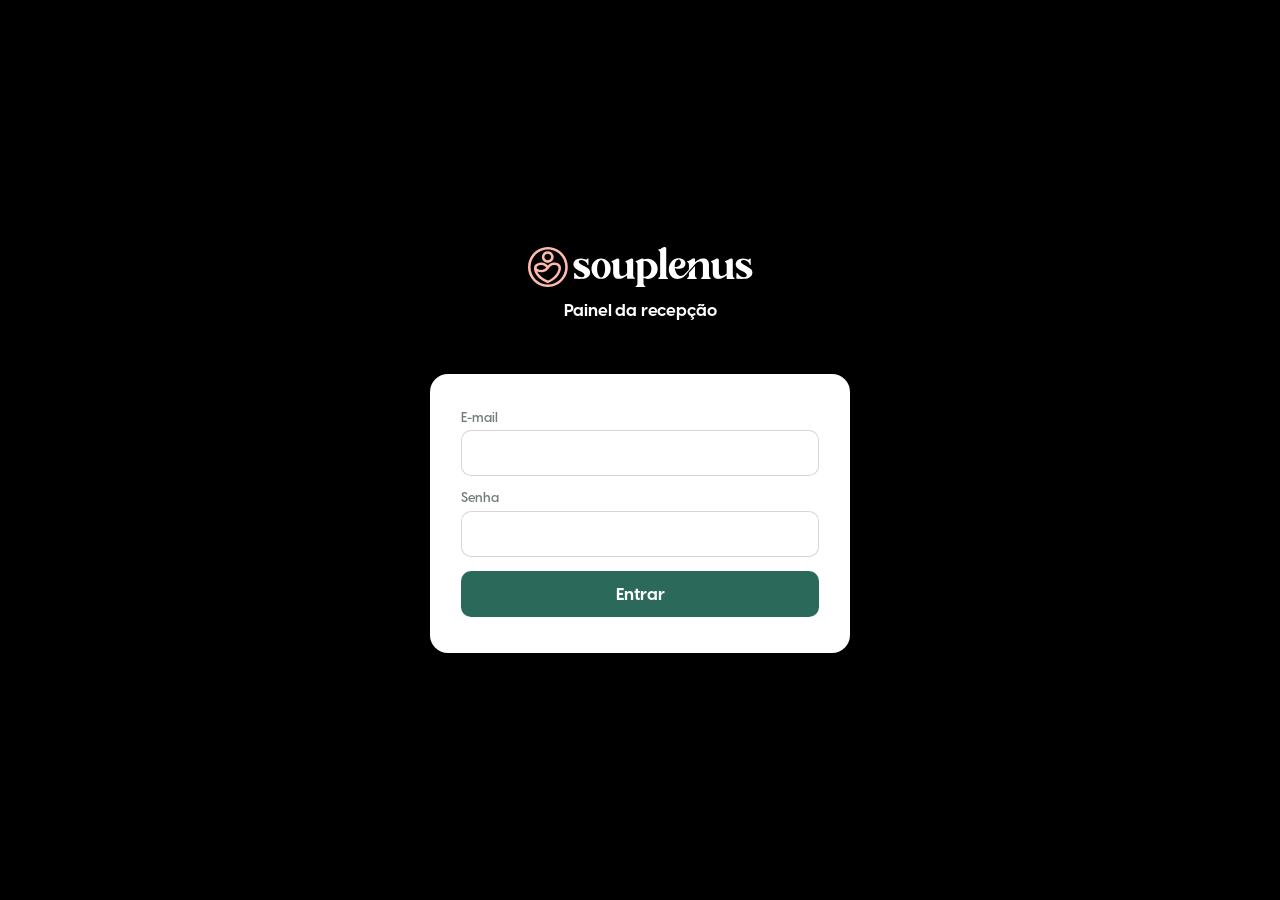
==== display/index.html @ f31742a3 "feat(display): salas passam para o cabeçalho, ao lado do relógio - logo só com o ícone (viewBox reco" ====
<!doctype html>
<html lang="pt-BR">
<head>
  <meta charset="utf-8">
  <meta name="viewport" content="width=device-width, initial-scale=1">
  <title>Agendamentos de hoje · SouPlenus</title>
  <link rel="stylesheet" href="style.css?v=129">
</head>
<body>
  <div class="app">
    <!-- ícone, relógio e data à esquerda; no que sobra, a faixa de salas -->
    <header class="header">
      <img class="logo" src="assets/logo-display-icon.svg" alt="SouPlenus">
      <div id="clock">--:--</div>
      <div id="date"></div>
      <div id="status" class="status" hidden></div>

      <!-- quem está em cada sala AGORA -->
      <section class="rooms">
        <div id="rooms"></div>
      </section>
    </header>

    <main class="main">
      <!-- lista rolando: só o que ainda vai começar -->
      <section class="agenda">
        <div class="agenda__scroll" id="list"></div>
      </section>
    </main>
  </div>

  <!-- pedido de acesso: aparece só quando o dispositivo ainda não foi configurado -->
  <div class="login" id="login" hidden>
    <div class="login__head">
      <img class="login__logo" src="assets/logo-display.svg" alt="SouPlenus">
      <div class="login__title">Painel da recepção</div>
    </div>

    <form class="login__box" id="login-form">
      <label class="login__field">
        <span>E-mail</span>
        <input type="email" id="login-email" autocomplete="username" required>
      </label>

      <label class="login__field">
        <span>Senha</span>
        <input type="password" id="login-password" autocomplete="current-password" required>
      </label>

      <div class="login__error" id="login-error" hidden></div>
      <button class="login__submit" type="submit" id="login-submit">Entrar</button>
    </form>
  </div>

  <!-- credenciais locais, fora do Git; ausente em produção (404 esperado) -->
  <script src="config.local.js" onerror="void 0"></script>
  <script src="config.js?v=129"></script>
  <script src="mock.js?v=129"></script>
  <script src="app.js?v=129"></script>
</body>
</html>
---- display/style.css ----
/* ============================================================
   Painel de Salas — tema institucional SouPlenus
   Paleta e tipografia herdadas do hero (mockups/static).
   ============================================================ */

@font-face { font-family: 'Visby CF'; src: url('assets/fonts/VisbyCF-Light.otf')     format('opentype'); font-weight: 300; font-style: normal; font-display: swap; }
@font-face { font-family: 'Visby CF'; src: url('assets/fonts/VisbyCF-Medium.otf')    format('opentype'); font-weight: 500; font-style: normal; font-display: swap; }
@font-face { font-family: 'Visby CF'; src: url('assets/fonts/VisbyCF-DemiBold.otf')  format('opentype'); font-weight: 600; font-style: normal; font-display: swap; }
@font-face { font-family: 'Visby CF'; src: url('assets/fonts/VisbyCF-Bold.otf')      format('opentype'); font-weight: 700; font-style: normal; font-display: swap; }
@font-face { font-family: 'Visby CF'; src: url('assets/fonts/VisbyCF-ExtraBold.otf') format('opentype'); font-weight: 800; font-style: normal; font-display: swap; }
@font-face { font-family: 'Visby CF'; src: url('assets/fonts/VisbyCF-Heavy.otf')     format('opentype'); font-weight: 900; font-style: normal; font-display: swap; }

:root {
  --green: #2b695b;
  --green-deep: #1f5044;
  --green-soft: #357a69;
  --peach: #ffbbaa;
  --accent-deep: #f4a085;
  --ink: #16241f;

  /* fundo do painel: preto sólido (cabeçalho, lista e faixa de salas) */
  --bg: #000;
  /* estado das salas: tons claros, para lerem sobre o preto */
  --livre: #2fd97b;
  --ocupada: #ff6b6b;

  /* superfícies sobre o verde */
  --surface: rgba(255, 255, 255, .07);
  --surface-2: rgba(255, 255, 255, .12);
  --line: rgba(255, 255, 255, .14);
  --muted: rgba(255, 255, 255, .62);

  --radius: 20px;
}

* { box-sizing: border-box; margin: 0; padding: 0; }

html, body { height: 100%; overflow: hidden; }

body {
  background: var(--bg);
  color: #fff;
  font-family: 'Visby CF', 'Segoe UI', system-ui, -apple-system, sans-serif;
  font-size: 16px;
  font-weight: 500;
  -webkit-font-smoothing: antialiased;
}

/* ------------------------------------------------------------- estrutura */

/* Layout em coluna, sem posicionamento absoluto: a TV (Chrome antigo do
   Android) não entende `inset`, e a faixa de salas acabava empurrada para
   fora da tela. Em fluxo normal o cabeçalho e as salas sempre aparecem. */
.app {
  height: 100vh;
  display: flex;
  flex-direction: column;
  /* sem respiro embaixo: a lista vai até a borda da tela */
  padding: 2.2vh 2.6vw 0;
  overflow: hidden;
}

.header { flex: 0 0 auto; }

.main {
  flex: 1 1 auto;
  /* sem isto o conteúdo da lista impede o flex de encolher */
  min-height: 0;
  display: flex;
  flex-direction: column;
}

.header {
  /* ícone, relógio e data à esquerda; a faixa de salas ocupa o que sobra */
  display: flex;
  align-items: center;
}

/* altura casada com a dos dígitos do relógio (menor que o corpo da fonte) */
.logo {
  height: clamp(30px, 3.2vw, 60px);
  width: auto;
  display: block;
  /* margem no lugar de `gap`: flex gap não existe no Chrome antigo da TV */
  margin-right: .6vw;
}

/* o cabeçalho não pode espremer o relógio nem a data: quem cede espaço para
   a faixa de salas é a própria faixa */
#clock,
#date,
.logo { flex: 0 0 auto; }

#date { margin: 0 2.4vw 0 1.2vw; }

#clock {
  font-size: clamp(40px, 4.4vw, 82px);
  font-weight: 700;
  color: #fff;
  line-height: 1;
  letter-spacing: -.03em;
}

#date {
  color: #fff;
  font-weight: 600;
  letter-spacing: .01em;
  text-align: left;
}

/* as duas linhas somam 4.4vw, exatamente a altura do #clock ao lado */
.date__weekday,
.date__day {
  display: block;
  line-height: 1;
  white-space: nowrap;
}

.date__weekday {
  font-size: clamp(17px, 1.7vw, 32px);
  color: #9e9e9e;
}

.date__day {
  font-size: clamp(24px, 2.4vw, 44px);
}

.status {
  font-size: clamp(14px, 1.2vw, 22px);
  color: var(--muted);
  font-weight: 500;
  margin-right: 1.2vw;
}

.status[hidden] { display: none; }

/* ------------------------------------------------- agenda (sem moldura) */

.agenda {
  flex: 1 1 auto;
  min-height: 0;
  display: block;
}

/* rolagem sem máscara: cabeçalho e faixa de salas em cor sólida */
.agenda__scroll {
  overflow-y: auto;
  height: 100%;
  min-height: 0;
  /* o recuo lateral existe só para o anel do card--now não ser cortado pelo
     overflow; a margem negativa devolve o alinhamento com o cabeçalho.
     Sem recuo no topo: o separador de hora gruda na borda do scroll. */
  padding: 0 .45vw;
  margin: 0 -.45vw;
  scrollbar-width: none;
}

.agenda__scroll::-webkit-scrollbar { display: none; }


/* --------------------------------------------------------- separador hora */

/* A divisória de cada bloco fica "presa" no topo da lista enquanto os cards
   dele passam por baixo, e é empurrada para fora pela divisória do bloco
   seguinte. O deslocamento é feito em JS com `top` — e não com
   `position: sticky`, que costuma falhar no Chrome antigo das TVs Android.
   O fundo e o z-index existem para os cards passarem por baixo dela. */
.slot {
  position: relative;
  z-index: 1;
  background: var(--bg);
  display: flex;
  align-items: center;
  padding: 1.1vh 0;
  /* título, tempo restante e faixa de horário em rosa; só a linha fica cinza */
  color: var(--peach);
}

/* direita: faixa de horário */
.slot__hour {
  font-size: clamp(32px, 3vw, 60px);
  font-weight: 700;
  letter-spacing: -.03em;
  line-height: 1.1;
  white-space: nowrap;
}

.slot__hour span { margin: 0 .18em; }

/* a linha ocupa o vão entre o título e a faixa de horário, na mesma
   espessura do contorno dos cards de sala */
.slot__line {
  flex: 1 1 0;
  min-width: 0;
  height: 3px;
  background: var(--peach);
  opacity: .5;
  margin: 0 1vw;
}

/* esquerda: "Próximos agendamentos" / "Acontecendo agora" */
.slot__rel {
  display: flex;
  align-items: center;
  font-size: clamp(27px, 2.4vw, 48px);
  font-weight: 600;
  letter-spacing: .01em;
  line-height: 1.1;
  white-space: nowrap;
}

/* nenhuma sala em uso: a faixa sai da tela */
.rooms[hidden] { display: none; }

/* Presa no topo, a divisória ganha um respiro embaixo: uma faixa da cor do
   fundo, desenhada por fora da caixa (não muda a altura nem empurra o
   conteúdo), que faz os itens sumirem um pouco antes de encostar nela.
   Baixa de propósito: mais que isso encobria o traço do primeiro item. */
.slot--pinned::after {
  content: '';
  position: absolute;
  left: 0;
  right: 0;
  top: 100%;
  height: .5vh;
  background: var(--bg);
}

/* cada horário é um bloco; o respiro entre eles vem do padding do .grid */
.slot-group { display: flow-root; }

/* ---------------------------------------------------------------- cards */

/* faixa duplicada pelo auto-scroll (loop infinito) */
.loop { display: flow-root; }

/* cards empilhados, um abaixo do outro. O padding inferior é o respiro até a
   próxima divisória — fica aqui, e não na divisória, para a troca de horário
   no topo acontecer sem vão. */
.grid {
  display: grid;
  grid-template-columns: 1fr;
  align-items: stretch;
  /* mesmo respiro dos dois lados da divisória: abaixo dela (padding-top) e
     até a divisória do horário seguinte (padding-bottom) */
  padding: 2.6vh 0;
}

.card {
  /* profissional na esquerda, sala e horário na direita, ligados pelo traço
     do meio. Sem recuo lateral, o horário alinha com o da divisória. */
  display: flex;
  align-items: center;
  padding: 1.7vh 0;
}

/* o traço ocupa o vão entre o nome e a sala, na mesma espessura do contorno
   dos cards de sala */
.card__line {
  flex: 1 1 0;
  min-width: 0;
  height: 3px;
  background: #fff;
  opacity: .5;
  margin: 0 1.2vw;
}

.card__name {
  /* encolhe com reticências em vez de empurrar a sala ou quebrar em duas
     linhas */
  min-width: 0;
  flex: 0 1 auto;
  text-align: left;
  /* maior que o horário e a sala: é a informação que se lê de longe */
  font-size: clamp(32px, 3vw, 60px);
  font-weight: 700;
  color: #fff;
  line-height: 1.15;
  letter-spacing: -.015em;
  /* uma linha só: na TV o nome quebrava em duas e desalinhava a lista */
  white-space: nowrap;
  overflow: hidden;
  text-overflow: ellipsis;
}


/* ponta direita: a sala; o horário do bloco já está na divisória */
.card__room {
  font-size: clamp(28px, 2.4vw, 48px);
  font-weight: 800;
  color: #fff;
  text-transform: uppercase;
  letter-spacing: .04em;
  line-height: 1.1;
  text-align: center;
  white-space: nowrap;
}

/* --------------------------------------------------------- coluna salas */

.rooms {
  /* ocupa o espaço que sobra no cabeçalho */
  flex: 1 1 auto;
  min-width: 0;
  display: flex;
  /* respiro dos dois lados: acima separa do cabeçalho; abaixo, da divisória
     dos próximos agendamentos */
  padding: 0;
  /* janela do rodízio: corta exatamente nas bordas da faixa. Não precisa de
     folga: o que encosta na borda esquerda é o traço da sala, não o texto. */
  overflow: hidden;
}

/* faixa do rodízio: três salas por tela, andando de uma em uma. O passo é
   um translate com transição — sem rolagem contínua, para o nome ficar
   parado e legível entre um passo e outro. */
#rooms {
  display: flex;
  flex-direction: row;
  flex-wrap: nowrap;
  flex: 1 1 auto;
  min-width: 0;
  padding: 3px 0;
}

.room {
  /* sem caixa: cada sala é aberta por um traço vertical na sua borda
     esquerda — inclusive a primeira, que fica alinhada com a margem do
     painel. O recuo à esquerda é o respiro entre o traço e o texto. */
  position: relative;
  background: none;
  border: none;
  padding: .6vh 0 .6vh 1vw;
  /* no máximo duas por tela; com uma sala só, ela ocupa a faixa inteira (a
     largura final vem do JS, pela quantidade) */
  flex: 0 0 auto;
  width: calc(100% / 2);
  display: flex;
  flex-direction: column;
  /* sala e horário em cima, profissional embaixo */
  justify-content: flex-start;
}

/* linha de cima: sala e, logo ao lado, o ponto de estado */
.room__top {
  display: flex;
  align-items: center;
  justify-content: flex-start;
  /* margem no lugar de `gap`: flex gap não existe no Chrome antigo da TV */
  margin-bottom: .6vh;
}

/* traço vertical na abertura de cada sala: cobre só a altura do texto (o
   recuo do card fica de fora) e usa a cor do estado daquela sala */
.room::before {
  content: '';
  position: absolute;
  top: .6vh;
  bottom: .6vh;
  left: 0;
  width: 3px;
  background: var(--ocupada);
}

.room--free::before { background: var(--livre); }

/* estado da sala: vermelho ocupada, verde livre — vale para o ponto e para o
   nome da sala, que andam sempre na mesma cor */
.room__dot {
  flex: 0 0 auto;
  width: .5em;
  height: .5em;
  margin-left: .4em;
  border-radius: 50%;
  background: var(--ocupada);
  font-size: clamp(26px, 2.2vw, 44px);
}

.room--free .room__dot { background: var(--livre); }

.room--free .room__title { color: var(--livre); }

.room__title {
  font-size: clamp(20px, 1.75vw, 35px);
  font-weight: 800;
  color: var(--ocupada);
  text-transform: uppercase;
  letter-spacing: .04em;
  /* uma linha só: "Sala Plenus" quebrava em duas e desalinhava o tile */
  white-space: nowrap;
}



.room__name {
  font-size: clamp(26px, 2.45vw, 49px);
  font-weight: 700;
  color: #fff;
  line-height: 1.2;
  letter-spacing: -.01em;
  /* uma linha só: nomes longos deslizam na horizontal (.room__name--marquee) */
  white-space: nowrap;
  overflow: hidden;
}

.room__name > span { display: inline-block; }

.room__name--marquee > span {
  animation: room-marquee 7s ease-in-out infinite;
}

@keyframes room-marquee {
  0%, 10%   { transform: translateX(0); }
  50%, 60%  { transform: translateX(var(--shift)); }
  100%      { transform: translateX(0); }
}

/* ---------------------------------------------------------------- vazio */

.empty {
  text-align: center;
  padding: 12vh 0;
}

.empty__title {
  font-size: clamp(40px, 4vw, 76px);
  font-weight: 600;
  color: #fff;
  letter-spacing: -.02em;
}

.empty__sub {
  font-size: clamp(24px, 2vw, 38px);
  color: var(--muted);
  margin-top: 1.2vh;
}

/* telas menores / portrait */
/* ---------------------------------------------------------------- login */

.login {
  position: fixed;
  /* lados explícitos: `inset` não existe no Chrome antigo da TV */
  top: 0; right: 0; bottom: 0; left: 0;
  z-index: 10;
  display: flex;
  flex-direction: column;
  align-items: center;
  justify-content: center;
  gap: 6vh;
  background: var(--bg);
  padding: 4vh 4vw;
}

/* logo e título ficam sobre o fundo verde, acima do card */
.login__head {
  display: flex;
  flex-direction: column;
  align-items: center;
  gap: 1.4vh;
}

.login[hidden] { display: none; }

.login__box {
  width: min(420px, 90vw);
  background: #fff;
  border-radius: 18px;
  padding: 4vh 2.4vw;
  display: flex;
  flex-direction: column;
  gap: 1.6vh;
  box-shadow: 0 18px 50px rgba(0, 0, 0, .22);
}

.login__logo { height: 40px; }

.login__title {
  font-size: 17px;
  font-weight: 700;
  color: #fff;
  text-align: center;
  letter-spacing: -.01em;
}

.login__field {
  display: flex;
  flex-direction: column;
  gap: .6vh;
  font-size: 13px;
  font-weight: 600;
  color: rgba(22, 36, 31, .6);
}

.login__field input {
  font-family: inherit;
  font-size: 17px;
  font-weight: 500;
  color: var(--green-deep);
  padding: 12px 14px;
  border: 1px solid rgba(22, 36, 31, .18);
  border-radius: 10px;
  background: #fff;
}

.login__field input:focus {
  outline: none;
  border-color: var(--peach);
  box-shadow: 0 0 0 3px rgba(255, 187, 170, .35);
}

.login__error {
  font-size: 14px;
  font-weight: 600;
  color: #c2410c;
  text-align: center;
}

.login__error[hidden] { display: none; }

.login__submit {
  font-family: inherit;
  font-size: 17px;
  font-weight: 700;
  color: #fff;
  background: var(--green);
  border: none;
  border-radius: 10px;
  padding: 13px;
  cursor: pointer;
}

.login__submit:disabled { opacity: .6; cursor: default; }
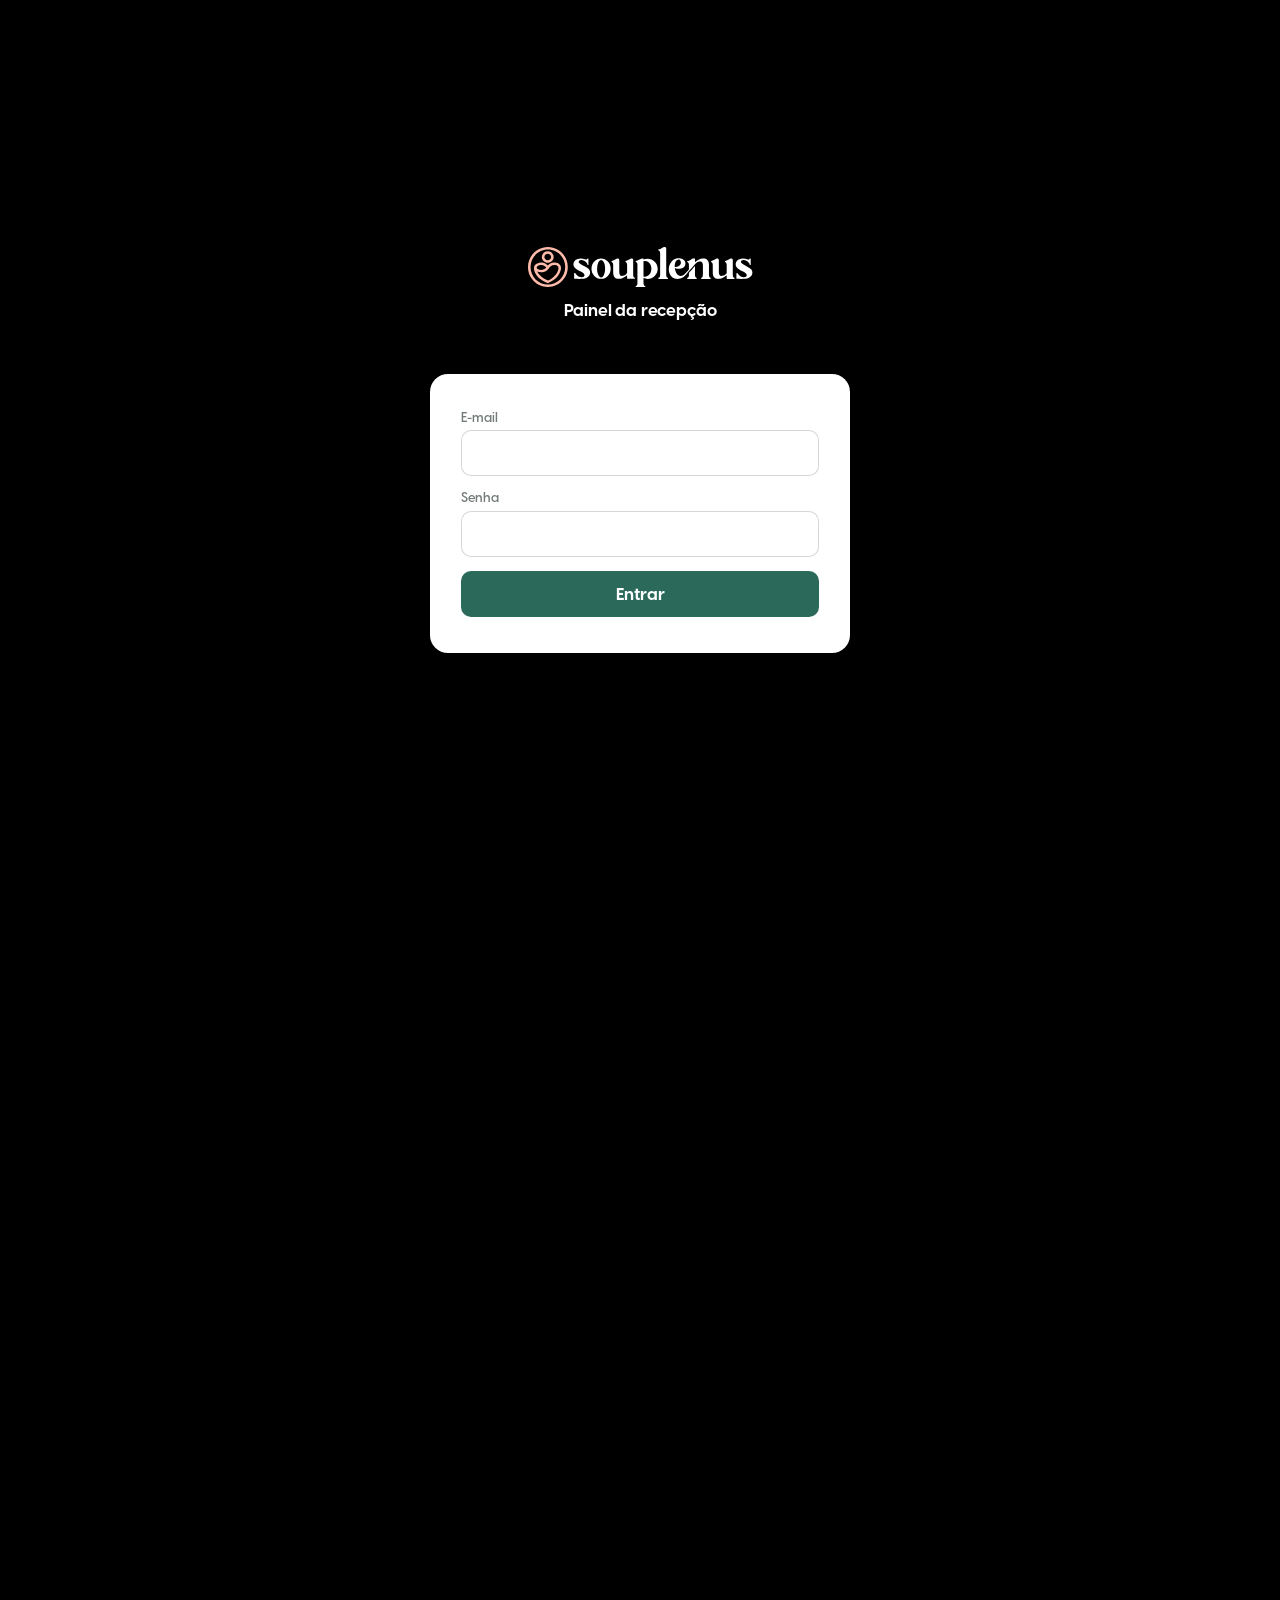
==== commit 4e7d139d: "feat(display): música de fundo em player abaixo da tela O painel continua ocupando 100vh e o player " ====
--- a/display/index.html
+++ b/display/index.html
@@ -4,24 +4,32 @@
   <meta charset="utf-8">
   <meta name="viewport" content="width=device-width, initial-scale=1">
   <title>Agendamentos de hoje · SouPlenus</title>
-  <link rel="stylesheet" href="style.css?v=129">
+  <link rel="stylesheet" href="style.css?v=156">
 </head>
 <body>
   <div class="app">
-    <!-- ícone, relógio e data à esquerda; no que sobra, a faixa de salas -->
+    <!-- ícone à esquerda, relógio e data à direita e, no meio, as salas -->
     <header class="header">
       <img class="logo" src="assets/logo-display-icon.svg" alt="SouPlenus">
-      <div id="clock">--:--</div>
-      <div id="date"></div>
-      <div id="status" class="status" hidden></div>
 
       <!-- quem está em cada sala AGORA -->
       <section class="rooms">
         <div id="rooms"></div>
       </section>
+
+      <div class="header__right">
+        <div id="date"></div>
+        <div id="clock">--:--</div>
+        <div id="status" class="status" hidden></div>
+      </div>
     </header>
 
     <main class="main">
+      <!-- peça fixa da casa, embaixo do logo e ao lado da lista -->
+      <aside class="ads">
+        <img class="ads__img" src="ads/talkplenus.png" alt="Talk Plenus">
+      </aside>
+
       <!-- lista rolando: só o que ainda vai começar -->
       <section class="agenda">
         <div class="agenda__scroll" id="list"></div>
@@ -52,10 +60,19 @@
     </form>
   </div>
 
+  <!-- Música de fundo: fica logo ABAIXO da tela do painel.
+       Role para baixo para usar o player (play/volume) e para cima para
+       sumir com ele — o som continua tocando. -->
+  <section class="music" id="music-strip">
+    <div class="music__box"><div id="music"></div></div>
+    <p class="music__note">Dê o play aqui uma vez e role a página para cima: o som continua e o player some da tela.</p>
+  </section>
+
   <!-- credenciais locais, fora do Git; ausente em produção (404 esperado) -->
   <script src="config.local.js" onerror="void 0"></script>
-  <script src="config.js?v=129"></script>
-  <script src="mock.js?v=129"></script>
-  <script src="app.js?v=129"></script>
+  <script src="config.js?v=156"></script>
+  <script src="mock.js?v=156"></script>
+  <script src="app.js?v=156"></script>
+  <script src="music.js?v=156"></script>
 </body>
 </html>
--- a/display/style.css
+++ b/display/style.css
@@ -35,7 +35,14 @@
 
 * { box-sizing: border-box; margin: 0; padding: 0; }
 
-html, body { height: 100%; overflow: hidden; }
+/* A tela do painel ocupa exatamente 100vh; o player do lofi fica logo abaixo.
+   Por isso a página rola na vertical: rolando para baixo você alcança o
+   player, rolando para cima ele some e sobra só o painel. */
+html, body { height: 100%; overflow-x: hidden; overflow-y: auto; }
+
+/* sem barra de rolagem à mostra na TV */
+body::-webkit-scrollbar { width: 0; height: 0; }
+body { scrollbar-width: none; }
 
 body {
   background: var(--bg);
@@ -66,32 +73,70 @@
   flex: 1 1 auto;
   /* sem isto o conteúdo da lista impede o flex de encolher */
   min-height: 0;
-  display: flex;
-  flex-direction: column;
+  /* peça da casa à esquerda (embaixo do logo) e a lista ocupando o resto */
+  display: flex;
+  flex-direction: row;
+  align-items: stretch;
+}
+
+/* ------------------------------------------------------------ peça fixa */
+
+/* Coluna à esquerda, alinhada com o logo do cabeçalho. A arte é vertical
+   (9:16): manda a altura que sobra na coluna — menos o respiro de baixo — e a
+   largura sai da proporção, até o teto de 22vw para a lista não ser espremida
+   em telas largas. Dimensionar pela largura fazia a arte estourar a altura em
+   telas mais baixas que 16:9, e o respiro de baixo era o primeiro a ser
+   cortado. */
+.ads {
+  /* respiro à direita e embaixo: um valor só, para a arte ficar com a mesma
+     folga dos dois lados */
+  --ads-gap: 1.2vw;
+  flex: 0 0 auto;
+  min-height: 0;
+  max-height: 100%;
+  overflow: hidden;
+  margin-right: var(--ads-gap);
+}
+
+.ads__img {
+  display: block;
+  /* os dois limites são tetos, nunca medidas fixas: assim o navegador escolhe
+     o menor dos dois e a proporção 9:16 se mantém. Com `height` fixo a arte
+     esticava quando o teto de largura entrava. */
+  width: auto;
+  height: auto;
+  max-width: 22vw;
+  /* mesmo respiro do lado direito, agora embaixo */
+  max-height: calc(100% - var(--ads-gap));
+  border-radius: 2.4vh;
 }
 
 .header {
-  /* ícone, relógio e data à esquerda; a faixa de salas ocupa o que sobra */
-  display: flex;
-  align-items: center;
-}
-
-/* altura casada com a dos dígitos do relógio (menor que o corpo da fonte) */
+  /* ícone à esquerda, relógio e data à direita; as salas ocupam o meio */
+  display: flex;
+  align-items: center;
+  /* respiro até a primeira divisória da lista */
+  padding-bottom: 2.4vh;
+}
+
+/* mesma altura das duas linhas do card de sala (nome da sala + profissional) */
 .logo {
-  height: clamp(30px, 3.2vw, 60px);
+  height: clamp(56px, 5.9vw, 110px);
   width: auto;
   display: block;
-  /* margem no lugar de `gap`: flex gap não existe no Chrome antigo da TV */
-  margin-right: .6vw;
 }
 
 /* o cabeçalho não pode espremer o relógio nem a data: quem cede espaço para
    a faixa de salas é a própria faixa */
-#clock,
-#date,
+.header__right,
 .logo { flex: 0 0 auto; }
 
-#date { margin: 0 2.4vw 0 1.2vw; }
+.header__right {
+  display: flex;
+  align-items: center;
+}
+
+#date { margin-right: 1.2vw; }
 
 #clock {
   font-size: clamp(40px, 4.4vw, 82px);
@@ -105,7 +150,7 @@
   color: #fff;
   font-weight: 600;
   letter-spacing: .01em;
-  text-align: left;
+  text-align: right;
 }
 
 /* as duas linhas somam 4.4vw, exatamente a altura do #clock ao lado */
@@ -138,6 +183,8 @@
 
 .agenda {
   flex: 1 1 auto;
+  /* ao lado da peça fixa, sem isto a lista não encolhe */
+  min-width: 0;
   min-height: 0;
   display: block;
 }
@@ -187,12 +234,11 @@
 
 .slot__hour span { margin: 0 .18em; }
 
-/* a linha ocupa o vão entre o título e a faixa de horário, na mesma
-   espessura do contorno dos cards de sala */
+/* a linha ocupa o vão entre o título e a faixa de horário */
 .slot__line {
   flex: 1 1 0;
   min-width: 0;
-  height: 3px;
+  height: 1px;
   background: var(--peach);
   opacity: .5;
   margin: 0 1vw;
@@ -247,19 +293,17 @@
 }
 
 .card {
-  /* profissional na esquerda, sala e horário na direita, ligados pelo traço
-     do meio. Sem recuo lateral, o horário alinha com o da divisória. */
+  /* profissional na esquerda e sala na direita, ligados pelo traço do meio */
   display: flex;
   align-items: center;
   padding: 1.7vh 0;
 }
 
-/* o traço ocupa o vão entre o nome e a sala, na mesma espessura do contorno
-   dos cards de sala */
+/* o traço ocupa o vão entre o nome e a sala */
 .card__line {
   flex: 1 1 0;
   min-width: 0;
-  height: 3px;
+  height: 1px;
   background: #fff;
   opacity: .5;
   margin: 0 1.2vw;
@@ -299,9 +343,11 @@
 /* --------------------------------------------------------- coluna salas */
 
 .rooms {
-  /* ocupa o espaço que sobra no cabeçalho */
+  /* ocupa o espaço que sobra no cabeçalho, entre o logo e o relógio */
   flex: 1 1 auto;
   min-width: 0;
+  /* margem no lugar de `gap`: flex gap não existe no Chrome antigo da TV */
+  margin: 0 2.4vw 0 1.2vw;
   display: flex;
   /* respiro dos dois lados: acima separa do cabeçalho; abaixo, da divisória
      dos próximos agendamentos */
@@ -330,11 +376,10 @@
   position: relative;
   background: none;
   border: none;
-  padding: .6vh 0 .6vh 1vw;
-  /* no máximo duas por tela; com uma sala só, ela ocupa a faixa inteira (a
-     largura final vem do JS, pela quantidade) */
+  padding: .6vh 0;
+  /* a largura é a do próprio texto; o vão até a sala seguinte é a margem */
   flex: 0 0 auto;
-  width: calc(100% / 2);
+  margin-right: 3vw;
   display: flex;
   flex-direction: column;
   /* sala e horário em cima, profissional embaixo */
@@ -349,20 +394,6 @@
   /* margem no lugar de `gap`: flex gap não existe no Chrome antigo da TV */
   margin-bottom: .6vh;
 }
-
-/* traço vertical na abertura de cada sala: cobre só a altura do texto (o
-   recuo do card fica de fora) e usa a cor do estado daquela sala */
-.room::before {
-  content: '';
-  position: absolute;
-  top: .6vh;
-  bottom: .6vh;
-  left: 0;
-  width: 3px;
-  background: var(--ocupada);
-}
-
-.room--free::before { background: var(--livre); }
 
 /* estado da sala: vermelho ocupada, verde livre — vale para o ponto e para o
    nome da sala, que andam sempre na mesma cor */
@@ -370,7 +401,7 @@
   flex: 0 0 auto;
   width: .5em;
   height: .5em;
-  margin-left: .4em;
+  margin-right: .4em;
   border-radius: 50%;
   background: var(--ocupada);
   font-size: clamp(26px, 2.2vw, 44px);
@@ -381,7 +412,7 @@
 .room--free .room__title { color: var(--livre); }
 
 .room__title {
-  font-size: clamp(20px, 1.75vw, 35px);
+  font-size: clamp(28px, 2.25vw, 45px);
   font-weight: 800;
   color: var(--ocupada);
   text-transform: uppercase;
@@ -398,6 +429,7 @@
   color: #fff;
   line-height: 1.2;
   letter-spacing: -.01em;
+  text-align: left;
   /* uma linha só: nomes longos deslizam na horizontal (.room__name--marquee) */
   white-space: nowrap;
   overflow: hidden;
@@ -531,3 +563,35 @@
 }
 
 .login__submit:disabled { opacity: .6; cursor: default; }
+
+/* ------------------------------------------------------------ lofi ao vivo */
+
+/* Faixa logo abaixo do painel: só aparece quando a página é rolada para baixo. */
+.music {
+  min-height: 100vh;
+  background: var(--bg);
+  display: flex;
+  flex-direction: column;
+  align-items: center;
+  justify-content: center;
+  gap: 16px;
+  padding: 4vh 2.6vw;
+}
+
+.music__box {
+  width: min(880px, 90vw);
+  aspect-ratio: 16 / 9;
+  border-radius: var(--radius);
+  overflow: hidden;
+  background: #000;
+}
+
+.music__box iframe { width: 100%; height: 100%; border: 0; display: block; }
+
+.music__note {
+  font-size: 15px;
+  font-weight: 500;
+  color: var(--muted);
+  text-align: center;
+  max-width: 60ch;
+}
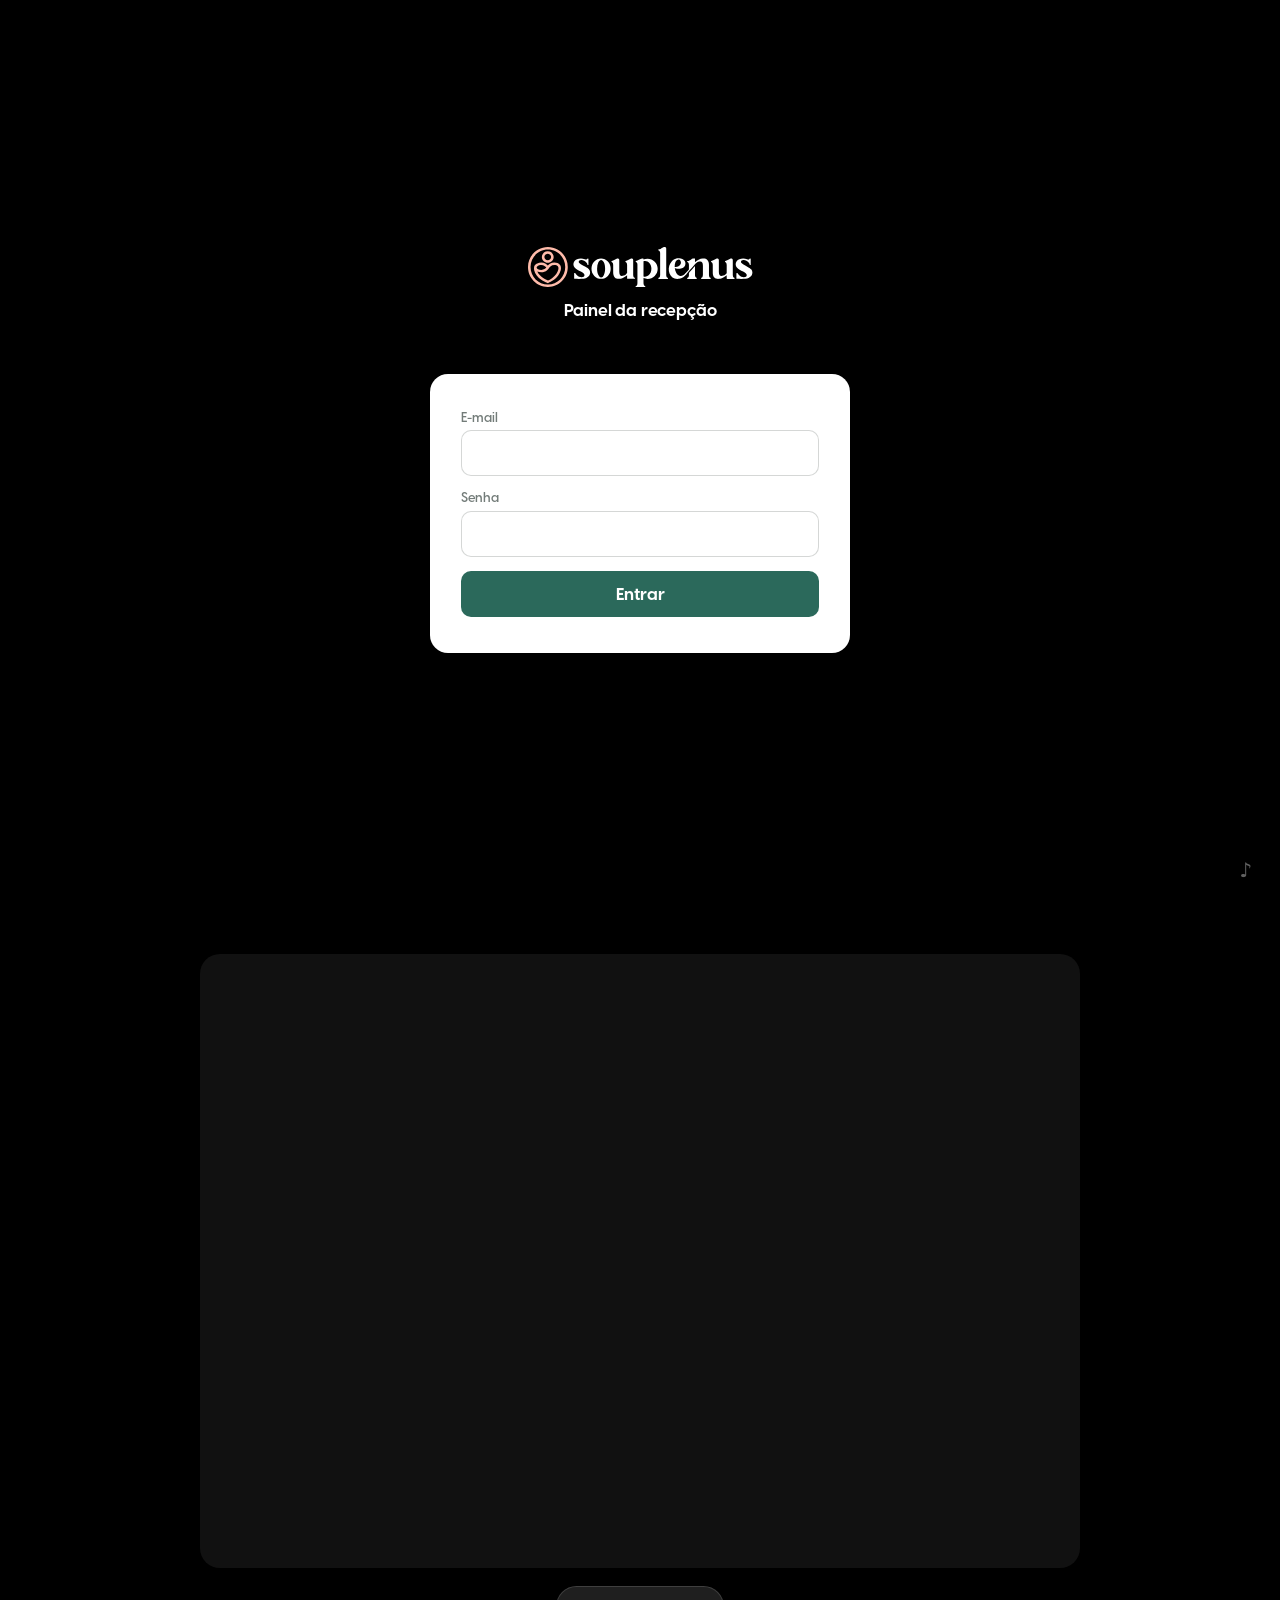
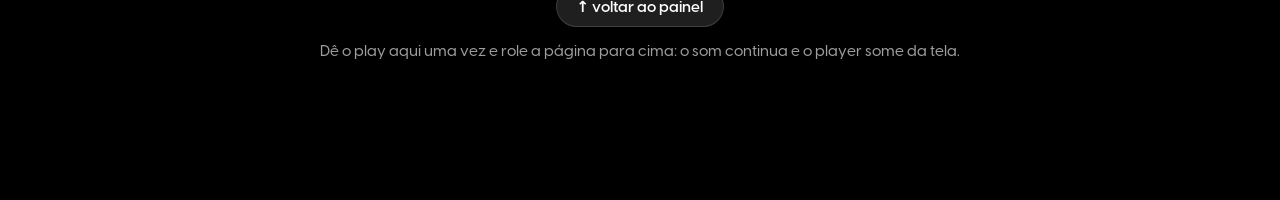
==== commit 0019e3e0: "fix(display): player alcançável no Chrome antigo da TV Altura travada em html/body impedia a rolagem" ====
--- a/display/index.html
+++ b/display/index.html
@@ -4,7 +4,7 @@
   <meta charset="utf-8">
   <meta name="viewport" content="width=device-width, initial-scale=1">
   <title>Agendamentos de hoje · SouPlenus</title>
-  <link rel="stylesheet" href="style.css?v=156">
+  <link rel="stylesheet" href="style.css?v=157">
 </head>
 <body>
   <div class="app">
@@ -65,14 +65,18 @@
        sumir com ele — o som continua tocando. -->
   <section class="music" id="music-strip">
     <div class="music__box"><div id="music"></div></div>
+    <button class="music-back" id="music-back" type="button">↑ voltar ao painel</button>
     <p class="music__note">Dê o play aqui uma vez e role a página para cima: o som continua e o player some da tela.</p>
   </section>
 
+  <!-- atalho para descer até o player; some ao rolar -->
+  <button class="music-jump" id="music-jump" type="button" title="Música">♪</button>
+
   <!-- credenciais locais, fora do Git; ausente em produção (404 esperado) -->
   <script src="config.local.js" onerror="void 0"></script>
-  <script src="config.js?v=156"></script>
-  <script src="mock.js?v=156"></script>
-  <script src="app.js?v=156"></script>
-  <script src="music.js?v=156"></script>
+  <script src="config.js?v=157"></script>
+  <script src="mock.js?v=157"></script>
+  <script src="app.js?v=157"></script>
+  <script src="music.js?v=157"></script>
 </body>
 </html>
--- a/display/style.css
+++ b/display/style.css
@@ -38,7 +38,9 @@
 /* A tela do painel ocupa exatamente 100vh; o player do lofi fica logo abaixo.
    Por isso a página rola na vertical: rolando para baixo você alcança o
    player, rolando para cima ele some e sobra só o painel. */
-html, body { height: 100%; overflow-x: hidden; overflow-y: auto; }
+/* Sem `height: 100%`: com altura travada, o Chrome da TV não rola a página
+   e o player embaixo fica inalcançável. Quem manda na altura é o conteúdo. */
+html, body { min-height: 100%; overflow-x: hidden; overflow-y: auto; }
 
 /* sem barra de rolagem à mostra na TV */
 body::-webkit-scrollbar { width: 0; height: 0; }
@@ -564,34 +566,73 @@
 
 .login__submit:disabled { opacity: .6; cursor: default; }
 
-/* ------------------------------------------------------------ lofi ao vivo */
-
-/* Faixa logo abaixo do painel: só aparece quando a página é rolada para baixo. */
+/* ---------------------------------------------------------- música de fundo */
+
+/* Faixa logo abaixo do painel: só aparece quando a página é rolada para baixo.
+   Sem `aspect-ratio` nem `gap`: o Chrome da TV é antigo e ignora os dois. */
 .music {
   min-height: 100vh;
   background: var(--bg);
-  display: flex;
-  flex-direction: column;
-  align-items: center;
-  justify-content: center;
-  gap: 16px;
-  padding: 4vh 2.6vw;
+  text-align: center;
+  padding: 6vh 2.6vw;
 }
 
 .music__box {
-  width: min(880px, 90vw);
-  aspect-ratio: 16 / 9;
+  position: relative;
+  width: 90vw;
+  max-width: 880px;
+  /* proporção 16:9 pela altura do padding — funciona em qualquer navegador */
+  height: 0;
+  padding-bottom: 50.625%;
+  max-height: 495px;
+  margin: 0 auto 18px;
   border-radius: var(--radius);
   overflow: hidden;
-  background: #000;
-}
-
-.music__box iframe { width: 100%; height: 100%; border: 0; display: block; }
+  background: #111;
+}
+
+.music__box iframe,
+.music__box > div {
+  position: absolute;
+  top: 0;
+  left: 0;
+  width: 100%;
+  height: 100%;
+  border: 0;
+  display: block;
+}
 
 .music__note {
-  font-size: 15px;
+  font-size: clamp(14px, 1.2vw, 22px);
   font-weight: 500;
   color: var(--muted);
-  text-align: center;
-  max-width: 60ch;
-}
+}
+
+.music-back {
+  font-family: inherit;
+  font-size: clamp(14px, 1.2vw, 22px);
+  font-weight: 600;
+  color: #fff;
+  background: var(--surface-2);
+  border: 1px solid var(--line);
+  border-radius: 999px;
+  padding: 10px 20px;
+  margin-bottom: 14px;
+  cursor: pointer;
+}
+
+/* seta na tela para descer até o player sem depender do controle remoto */
+.music-jump {
+  position: fixed;
+  right: 14px;
+  bottom: 10px;
+  z-index: 40;
+  font-family: inherit;
+  font-size: 20px;
+  line-height: 1;
+  color: rgba(255, 255, 255, .38);
+  background: none;
+  border: 0;
+  padding: 10px 14px;
+  cursor: pointer;
+}
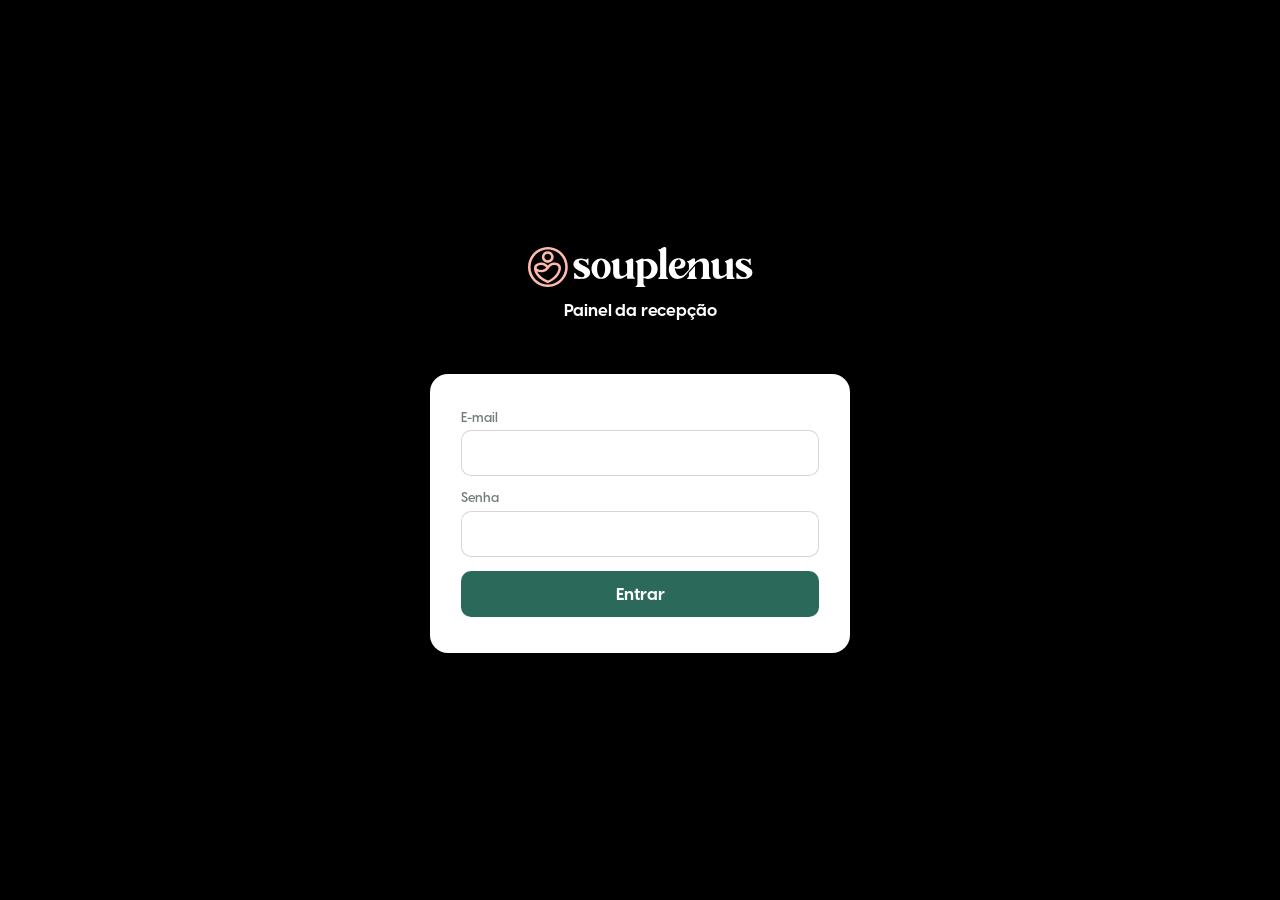
==== commit 4854668e: "refactor(display): painel enxuto, sem player e sem peça lateral Remove a faixa de música de fundo e " ====
--- a/display/index.html
+++ b/display/index.html
@@ -1,82 +1,81 @@
 <!doctype html>
 <html lang="pt-BR">
-<head>
-  <meta charset="utf-8">
-  <meta name="viewport" content="width=device-width, initial-scale=1">
-  <title>Agendamentos de hoje · SouPlenus</title>
-  <link rel="stylesheet" href="style.css?v=157">
-</head>
-<body>
-  <div class="app">
-    <!-- ícone à esquerda, relógio e data à direita e, no meio, as salas -->
-    <header class="header">
-      <img class="logo" src="assets/logo-display-icon.svg" alt="SouPlenus">
+  <head>
+    <meta charset="utf-8" />
+    <meta name="viewport" content="width=device-width, initial-scale=1" />
+    <title>Display · SouPlenus</title>
+    <link rel="icon" href="assets/mark.svg" type="image/svg+xml" />
+    <link rel="stylesheet" href="style.css?v=157" />
+  </head>
+  <body>
+    <div class="app">
+      <!-- ícone à esquerda, relógio e data à direita e, no meio, as salas -->
+      <header class="header">
+        <img class="logo" src="assets/logo-display-icon.svg" alt="SouPlenus" />
 
-      <!-- quem está em cada sala AGORA -->
-      <section class="rooms">
-        <div id="rooms"></div>
-      </section>
+        <!-- quem está em cada sala AGORA -->
+        <section class="rooms">
+          <div id="rooms"></div>
+        </section>
 
-      <div class="header__right">
-        <div id="date"></div>
-        <div id="clock">--:--</div>
-        <div id="status" class="status" hidden></div>
-      </div>
-    </header>
+        <div class="header__right">
+          <div id="date"></div>
+          <div id="clock">--:--</div>
+          <div id="status" class="status" hidden></div>
+        </div>
+      </header>
 
-    <main class="main">
-      <!-- peça fixa da casa, embaixo do logo e ao lado da lista -->
-      <aside class="ads">
-        <img class="ads__img" src="ads/talkplenus.png" alt="Talk Plenus">
-      </aside>
-
-      <!-- lista rolando: só o que ainda vai começar -->
-      <section class="agenda">
-        <div class="agenda__scroll" id="list"></div>
-      </section>
-    </main>
-  </div>
-
-  <!-- pedido de acesso: aparece só quando o dispositivo ainda não foi configurado -->
-  <div class="login" id="login" hidden>
-    <div class="login__head">
-      <img class="login__logo" src="assets/logo-display.svg" alt="SouPlenus">
-      <div class="login__title">Painel da recepção</div>
+      <main class="main">
+        <!-- lista rolando: só o que ainda vai começar -->
+        <section class="agenda">
+          <div class="agenda__scroll" id="list"></div>
+        </section>
+      </main>
     </div>
 
-    <form class="login__box" id="login-form">
-      <label class="login__field">
-        <span>E-mail</span>
-        <input type="email" id="login-email" autocomplete="username" required>
-      </label>
+    <!-- pedido de acesso: aparece só quando o dispositivo ainda não foi configurado -->
+    <div class="login" id="login" hidden>
+      <div class="login__head">
+        <img
+          class="login__logo"
+          src="assets/logo-display.svg"
+          alt="SouPlenus"
+        />
+        <div class="login__title">Painel da recepção</div>
+      </div>
 
-      <label class="login__field">
-        <span>Senha</span>
-        <input type="password" id="login-password" autocomplete="current-password" required>
-      </label>
+      <form class="login__box" id="login-form">
+        <label class="login__field">
+          <span>E-mail</span>
+          <input
+            type="email"
+            id="login-email"
+            autocomplete="username"
+            required
+          />
+        </label>
 
-      <div class="login__error" id="login-error" hidden></div>
-      <button class="login__submit" type="submit" id="login-submit">Entrar</button>
-    </form>
-  </div>
+        <label class="login__field">
+          <span>Senha</span>
+          <input
+            type="password"
+            id="login-password"
+            autocomplete="current-password"
+            required
+          />
+        </label>
 
-  <!-- Música de fundo: fica logo ABAIXO da tela do painel.
-       Role para baixo para usar o player (play/volume) e para cima para
-       sumir com ele — o som continua tocando. -->
-  <section class="music" id="music-strip">
-    <div class="music__box"><div id="music"></div></div>
-    <button class="music-back" id="music-back" type="button">↑ voltar ao painel</button>
-    <p class="music__note">Dê o play aqui uma vez e role a página para cima: o som continua e o player some da tela.</p>
-  </section>
+        <div class="login__error" id="login-error" hidden></div>
+        <button class="login__submit" type="submit" id="login-submit">
+          Entrar
+        </button>
+      </form>
+    </div>
 
-  <!-- atalho para descer até o player; some ao rolar -->
-  <button class="music-jump" id="music-jump" type="button" title="Música">♪</button>
-
-  <!-- credenciais locais, fora do Git; ausente em produção (404 esperado) -->
-  <script src="config.local.js" onerror="void 0"></script>
-  <script src="config.js?v=157"></script>
-  <script src="mock.js?v=157"></script>
-  <script src="app.js?v=157"></script>
-  <script src="music.js?v=157"></script>
-</body>
+    <!-- credenciais locais, fora do Git; ausente em produção (404 esperado) -->
+    <script src="config.local.js" onerror="void 0"></script>
+    <script src="config.js?v=157"></script>
+    <script src="mock.js?v=157"></script>
+    <script src="app.js?v=157"></script>
+  </body>
 </html>
--- a/display/style.css
+++ b/display/style.css
@@ -75,42 +75,7 @@
   flex: 1 1 auto;
   /* sem isto o conteúdo da lista impede o flex de encolher */
   min-height: 0;
-  /* peça da casa à esquerda (embaixo do logo) e a lista ocupando o resto */
-  display: flex;
-  flex-direction: row;
-  align-items: stretch;
-}
-
-/* ------------------------------------------------------------ peça fixa */
-
-/* Coluna à esquerda, alinhada com o logo do cabeçalho. A arte é vertical
-   (9:16): manda a altura que sobra na coluna — menos o respiro de baixo — e a
-   largura sai da proporção, até o teto de 22vw para a lista não ser espremida
-   em telas largas. Dimensionar pela largura fazia a arte estourar a altura em
-   telas mais baixas que 16:9, e o respiro de baixo era o primeiro a ser
-   cortado. */
-.ads {
-  /* respiro à direita e embaixo: um valor só, para a arte ficar com a mesma
-     folga dos dois lados */
-  --ads-gap: 1.2vw;
-  flex: 0 0 auto;
-  min-height: 0;
-  max-height: 100%;
-  overflow: hidden;
-  margin-right: var(--ads-gap);
-}
-
-.ads__img {
   display: block;
-  /* os dois limites são tetos, nunca medidas fixas: assim o navegador escolhe
-     o menor dos dois e a proporção 9:16 se mantém. Com `height` fixo a arte
-     esticava quando o teto de largura entrava. */
-  width: auto;
-  height: auto;
-  max-width: 22vw;
-  /* mesmo respiro do lado direito, agora embaixo */
-  max-height: calc(100% - var(--ads-gap));
-  border-radius: 2.4vh;
 }
 
 .header {
@@ -184,9 +149,7 @@
 /* ------------------------------------------------- agenda (sem moldura) */
 
 .agenda {
-  flex: 1 1 auto;
-  /* ao lado da peça fixa, sem isto a lista não encolhe */
-  min-width: 0;
+  height: 100%;
   min-height: 0;
   display: block;
 }
@@ -565,74 +528,3 @@
 }
 
 .login__submit:disabled { opacity: .6; cursor: default; }
-
-/* ---------------------------------------------------------- música de fundo */
-
-/* Faixa logo abaixo do painel: só aparece quando a página é rolada para baixo.
-   Sem `aspect-ratio` nem `gap`: o Chrome da TV é antigo e ignora os dois. */
-.music {
-  min-height: 100vh;
-  background: var(--bg);
-  text-align: center;
-  padding: 6vh 2.6vw;
-}
-
-.music__box {
-  position: relative;
-  width: 90vw;
-  max-width: 880px;
-  /* proporção 16:9 pela altura do padding — funciona em qualquer navegador */
-  height: 0;
-  padding-bottom: 50.625%;
-  max-height: 495px;
-  margin: 0 auto 18px;
-  border-radius: var(--radius);
-  overflow: hidden;
-  background: #111;
-}
-
-.music__box iframe,
-.music__box > div {
-  position: absolute;
-  top: 0;
-  left: 0;
-  width: 100%;
-  height: 100%;
-  border: 0;
-  display: block;
-}
-
-.music__note {
-  font-size: clamp(14px, 1.2vw, 22px);
-  font-weight: 500;
-  color: var(--muted);
-}
-
-.music-back {
-  font-family: inherit;
-  font-size: clamp(14px, 1.2vw, 22px);
-  font-weight: 600;
-  color: #fff;
-  background: var(--surface-2);
-  border: 1px solid var(--line);
-  border-radius: 999px;
-  padding: 10px 20px;
-  margin-bottom: 14px;
-  cursor: pointer;
-}
-
-/* seta na tela para descer até o player sem depender do controle remoto */
-.music-jump {
-  position: fixed;
-  right: 14px;
-  bottom: 10px;
-  z-index: 40;
-  font-family: inherit;
-  font-size: 20px;
-  line-height: 1;
-  color: rgba(255, 255, 255, .38);
-  background: none;
-  border: 0;
-  padding: 10px 14px;
-  cursor: pointer;
-}
